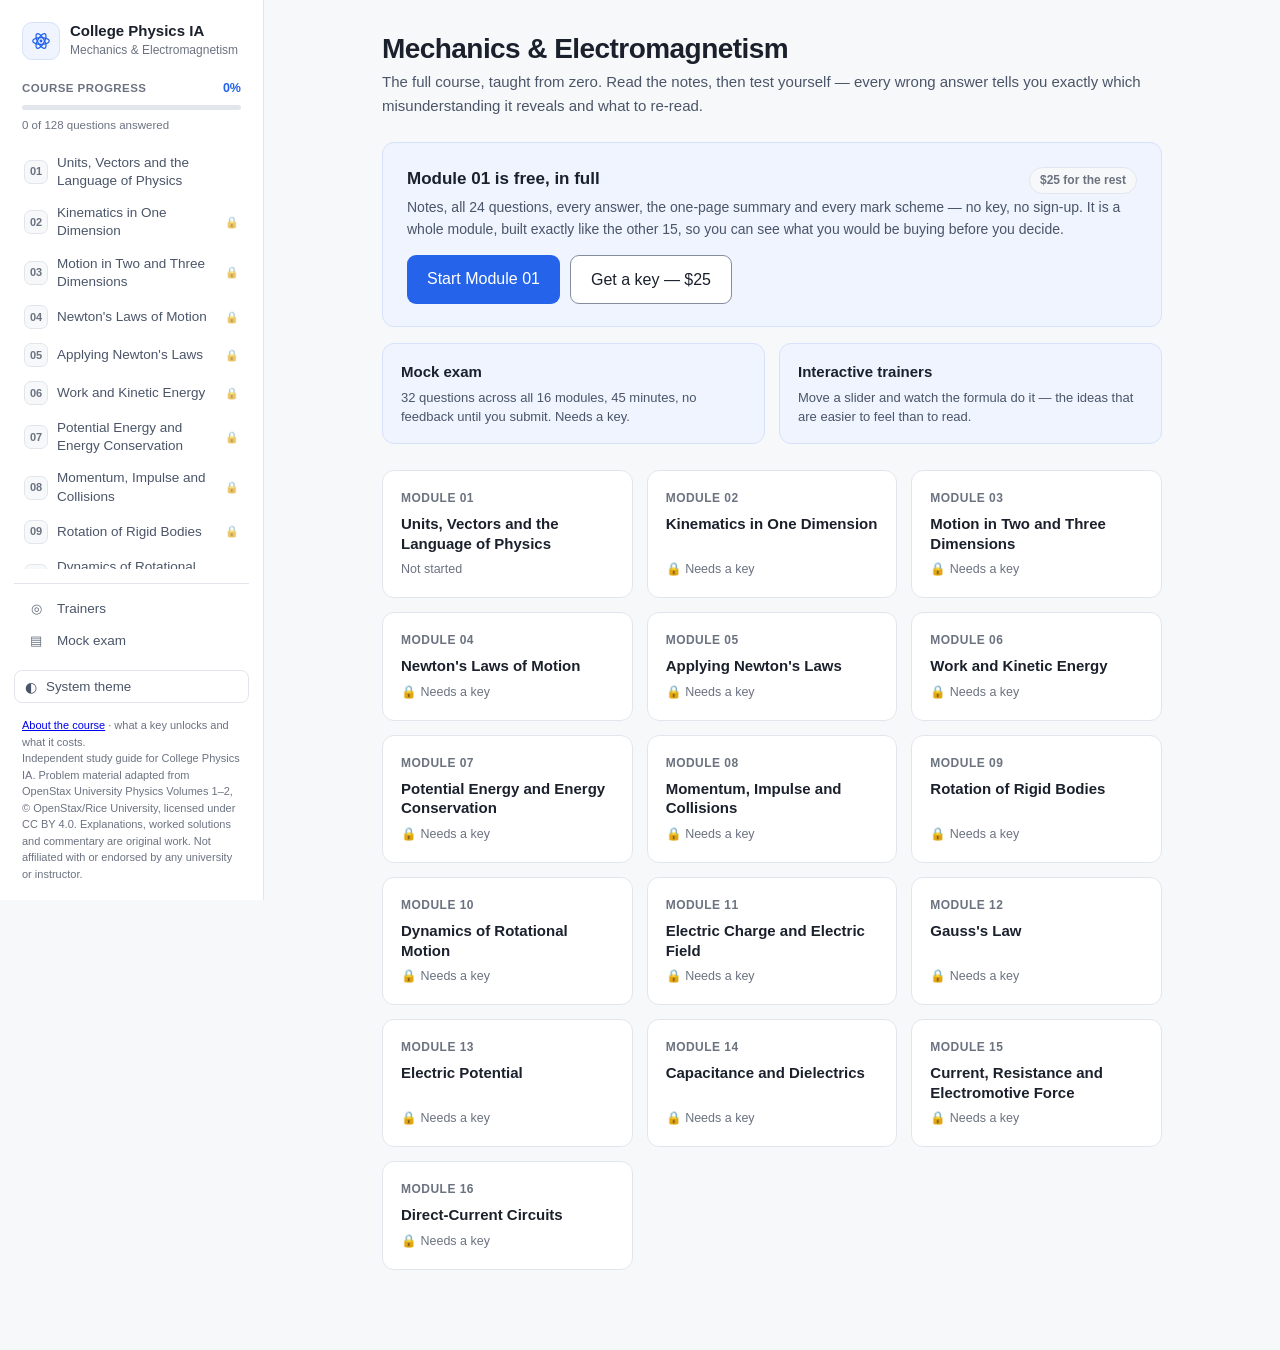
==== course.html @ da0e5d21 "Publish 2026-08-24: 6b8e064" ====
<!DOCTYPE html>
<html lang="en">
<head>
  <meta charset="UTF-8">
  <meta name="viewport" content="width=device-width, initial-scale=1.0">
  <title>College Physics IA — Interactive</title>
  <!-- ?v= is a cache buster. BUMP IT on every deploy, or returning students keep the
       old JS/CSS and newly published modules stay invisible to them. -->
  <link rel="stylesheet" href="styles.css?v=53">
  <!-- Bespoke mark, not the kit's generic emoji-via-config icon: Daniil found
       the raw ⚛️ glyph itself ugly, not just its missing container, so this is
       a hand-drawn atom (three orbits + a nucleus) instead. Colours are baked
       in because a favicon is a standalone document with no access to the
       page's stylesheet — same accent blue the sidebar mark uses, just fixed
       rather than living in a CSS variable. -->
  <link rel="icon" href="data:image/svg+xml,<svg xmlns='http://www.w3.org/2000/svg' viewBox='0 0 24 24'><rect width='24' height='24' rx='6' fill='%232563eb'/><ellipse cx='12' cy='12' rx='8' ry='3.2' fill='none' stroke='white' stroke-width='1.5'/><ellipse cx='12' cy='12' rx='8' ry='3.2' fill='none' stroke='white' stroke-width='1.5' transform='rotate(60 12 12)'/><ellipse cx='12' cy='12' rx='8' ry='3.2' fill='none' stroke='white' stroke-width='1.5' transform='rotate(-60 12 12)'/><circle cx='12' cy='12' r='1.6' fill='white'/></svg>">
</head>
<body>
  <button class="skip-link" id="skip-link">Skip to content</button>
  <!-- Mobile only (<900px). On desktop the sidebar is always visible and this bar
       is display:none, so the same nav markup serves both layouts. -->
  <header class="topbar">
    <button class="icon-btn" id="nav-toggle" aria-label="Open module list"
            aria-expanded="false" aria-controls="sidebar">
      <svg viewBox="0 0 24 24" aria-hidden="true"><path d="M3 6h18M3 12h18M3 18h18"/></svg>
    </button>
    <a class="topbar-title" id="topbar-title" href="#/"><!--gen:title-->College Physics IA<!--/gen--></a>
    <a class="topbar-ring" id="topbar-ring" href="#/" title="Course progress"><span></span></a>
  </header>
  <div class="scrim" id="scrim" hidden></div>
  <div class="layout">
    <aside class="sidebar" id="sidebar" aria-label="Modules">
      <a class="brand" href="#/">
        <span class="brand-icon" aria-hidden="true">
          <svg viewBox="0 0 24 24" focusable="false">
            <ellipse cx="12" cy="12" rx="9" ry="3.6"/>
            <ellipse cx="12" cy="12" rx="9" ry="3.6" transform="rotate(60 12 12)"/>
            <ellipse cx="12" cy="12" rx="9" ry="3.6" transform="rotate(-60 12 12)"/>
            <circle cx="12" cy="12" r="1.6"/>
          </svg>
        </span>
        <span>
          <strong><!--gen:title-->College Physics IA<!--/gen--></strong>
          <small><!--gen:subtitle-->Mechanics &amp; Electromagnetism<!--/gen--></small>
        </span>
      </a>
      <div id="course-progress" class="course-progress"></div>
      <nav id="module-nav"></nav>
      <!-- Course-wide destinations: the trainers, the mock exam, the mistakes pass.
           They belong here rather than only on the home screen because the sidebar
           is the one piece of markup present on every route — before this, a student
           reading Module 07 could reach the trainers only by going back to the top
           and hunting for a card. #module-nav is the flex child that scrolls, so
           this block stays on screen at every scroll position. Filled by
           renderToolNav(); a course whose shell lacks it simply gets no block. -->
      <nav id="tool-nav" class="tool-nav" aria-label="Course tools"></nav>
      <button class="theme-toggle" id="theme-toggle">
        <span class="theme-ico" id="theme-ico" aria-hidden="true">◐</span>
        <span id="theme-label">System theme</span>
      </button>
      <div class="sidebar-foot">
        <a href="index.html">About the course</a> · what a key unlocks and what it costs.<br>
        <!--gen:attribution-->Independent study guide for College Physics IA. Problem material adapted from OpenStax University Physics Volumes 1–2, © OpenStax/Rice University, licensed under CC BY 4.0. Explanations, worked solutions and commentary are original work. Not affiliated with or endorsed by any university or instructor.<!--/gen-->
      </div>
    </aside>
    <main class="main" id="main" tabindex="-1"></main>
  </div>
  <!-- Printing hides the sidebar, and the sidebar held the only attribution on the
       page — so every chapter a student printed carried none. CC BY asks for the
       credit to travel with the copy, and the printed copy is the one that gets
       passed around. Screen-hidden, print-only. -->
  <div class="print-credit">
    <!--gen:attribution-->Independent study guide for College Physics IA. Problem material adapted from OpenStax University Physics Volumes 1–2, © OpenStax/Rice University, licensed under CC BY 4.0. Explanations, worked solutions and commentary are original work. Not affiliated with or endorsed by any university or instructor.<!--/gen-->
  </div>
  <script src="md.js?v=53"></script>
  <script src="api.js?v=53"></script>
  <script src="sims.js?v=53"></script>
  <script src="app.js?v=53"></script>
</body>
</html>
---- styles.css ----
/* ---------- design tokens ----------
 * Every colour goes through a variable so the dark theme is a second token set
 * and nothing else. The three DARK blocks below must stay in sync: one for the
 * OS preference, one for the explicit toggle. */
:root {
  color-scheme: light;

  --bg: #f7f8fa;
  --panel: #ffffff;
  --ink: #1a202c;
  --ink-soft: #4a5568;
  /* was #8a94a3 — 3.0:1 on white, below the 4.5:1 WCAG AA floor for text */
  --ink-faint: #6b7280;
  --line: #e2e6ec;
  /* --line is a divider between blocks of text and may stay a hairline. The
     edge of a *control* — the key field, the answer box, a quiz option — is
     what tells a low-vision student where to type or click, and WCAG 1.4.11
     puts that at 3:1. --line measured 1.18:1 on --bg. Use --line-ui on
     anything the student operates, --line on anything that only separates. */
  --line-ui: #848d9c;

  --accent: #2563eb;
  --accent-soft: #eff4ff;
  --accent-line: #d6e2fb;
  --on-accent: #ffffff;

  --green: #16803c;
  --green-soft: #e8f7ee;
  --green-line: #bfe6cd;
  --red: #b42318;
  --red-soft: #fdecea;
  --red-line: #f2c8c3;
  --amber: #92600a;
  --amber-soft: #fdf3dd;
  --amber-line: #e8d3a2;

  --code-bg: #f1f3f7;
  --scrim: rgba(15, 23, 42, .45);
  --shadow-drawer: 0 0 40px rgba(15, 23, 42, .18);
  --shadow-card: 0 2px 12px rgba(37, 99, 235, .08);

  --radius: 12px;
  --sidebar-w: 264px;
  --topbar-h: 56px;

  /* Where the two sticky bands park. On desktop there is no top bar, so the tab
     bar sits at 0; on mobile everything shifts down by the top bar. Keeping the
     offsets in variables is what stops the quiz bar from drifting under the tab
     bar every time either band's padding changes. */
  --bar-top: 0px;
  --quiz-top: 62px;
}

@media (max-width: 899px) {
  :root {
    --bar-top: var(--topbar-h);
    --quiz-top: 122px;
  }
}

@media (prefers-color-scheme: dark) {
  :root:not([data-theme="light"]) {
    color-scheme: dark;

    --bg: #0f1419;
    --panel: #161b22;
    --ink: #e6edf3;
    --ink-soft: #b3bdc9;
    --ink-faint: #8b96a5;
    --line: #2a323d;
    --line-ui: #616d7c;

    --accent: #6ea8fe;
    --accent-soft: #172033;
    --accent-line: #2c4a7c;
    /* dark text on the light-blue button — white on #6ea8fe is only ~2.5:1 */
    --on-accent: #0b1220;

    --green: #57d98a;
    --green-soft: #11261a;
    --green-line: #1f5133;
    --red: #ff9c94;
    --red-soft: #2a1417;
    --red-line: #5c2a26;
    --amber: #f0b429;
    --amber-soft: #2a2110;
    --amber-line: #5a4413;

    --code-bg: #1c232c;
    --scrim: rgba(0, 0, 0, .6);
    --shadow-drawer: 0 0 40px rgba(0, 0, 0, .5);
    --shadow-card: 0 2px 12px rgba(110, 168, 254, .12);
  }
}

:root[data-theme="dark"] {
  color-scheme: dark;

  --bg: #0f1419;
  --panel: #161b22;
  --ink: #e6edf3;
  --ink-soft: #b3bdc9;
  --ink-faint: #8b96a5;
  --line: #2a323d;
  --line-ui: #616d7c;

  --accent: #6ea8fe;
  --accent-soft: #172033;
  --accent-line: #2c4a7c;
  --on-accent: #0b1220;

  --green: #57d98a;
  --green-soft: #11261a;
  --green-line: #1f5133;
  --red: #ff9c94;
  --red-soft: #2a1417;
  --red-line: #5c2a26;
  --amber: #f0b429;
  --amber-soft: #2a2110;
  --amber-line: #5a4413;

  --code-bg: #1c232c;
  --scrim: rgba(0, 0, 0, .6);
  --shadow-drawer: 0 0 40px rgba(0, 0, 0, .5);
  --shadow-card: 0 2px 12px rgba(110, 168, 254, .12);
}

* { box-sizing: border-box; }

/* Sixteen tab stops sit between the top of the page and the content on desktop
   (brand, twelve module links, theme toggle, two footer links). Off-screen
   until focused, first in the tab order. */
.skip-link {
  position: absolute;
  left: 8px;
  top: -60px;
  border: 0;
  font: inherit;
  font-size: 15px;
  cursor: pointer;
  z-index: 60;
  padding: 10px 16px;
  border-radius: 0 0 9px 9px;
  background: var(--accent);
  color: var(--on-accent);
  font-weight: 600;
  text-decoration: none;
  transition: top .12s;
}
.skip-link:focus { top: 0; }
/* The focus targets are containers, not controls: a ring around the whole
   screen is noise, and the point of focusing them is the announcement. */
#main:focus, #lp-main:focus, #feedback:focus { outline: none; }

/* Deep links from quiz feedback land on a heading — keep it clear of the
   sticky tab bar (and, on mobile, the top bar above it). */
html { scroll-padding-top: calc(var(--quiz-top) + 34px); }

html, body {
  margin: 0;
  padding: 0;
  background: var(--bg);
  color: var(--ink);
  font: 16px/1.6 -apple-system, BlinkMacSystemFont, "Segoe UI", Roboto, "Helvetica Neue", Arial, sans-serif;
  -webkit-font-smoothing: antialiased;
  /* Safari inflates body text in landscape unless told not to, which reflowed
     the notes to a different width in each orientation. */
  -webkit-text-size-adjust: 100%;
}

/* Touch devices get no :hover, so without this a tap on an option or a nav row
   gives no feedback at all until the screen re-renders — and Safari's default
   grey flash lands on the wrong box. */
body { -webkit-tap-highlight-color: transparent; }

.layout { display: flex; min-height: 100vh; }

/* ---------- mobile top bar (hidden ≥900px) ---------- */
.topbar {
  display: none;
  position: sticky;
  top: 0;
  z-index: 30;
  align-items: center;
  gap: 12px;
  height: 56px;
  padding: 0 12px;
  background: var(--panel);
  border-bottom: 1px solid var(--line);
}
.icon-btn {
  flex-shrink: 0;
  /* 44px is the smallest target a thumb hits reliably; 40 was measured on a
     375px viewport and missed the guideline by four pixels on every page. */
  width: 44px; height: 44px;
  display: grid;
  place-items: center;
  border: 1px solid var(--line-ui);
  border-radius: 10px;
  background: var(--panel);
  color: var(--ink-soft);
  cursor: pointer;
  padding: 0;
}
.icon-btn svg { width: 20px; height: 20px; fill: none; stroke: currentColor; stroke-width: 2; stroke-linecap: round; }
.topbar-title {
  flex: 1;
  min-width: 0;
  font-size: 14.5px;
  font-weight: 600;
  color: var(--ink);
  text-decoration: none;
  white-space: nowrap;
  overflow: hidden;
  text-overflow: ellipsis;
}
/* Course-progress ring. --p (0–100) is set from JS. */
.topbar-ring {
  flex-shrink: 0;
  position: relative;
  /* The ring itself stays 32px; the padding makes the tappable box 44px. */
  width: 32px; height: 32px;
  box-sizing: content-box;
  padding: 6px;
  border-radius: 50%;
  display: grid;
  place-items: center;
  background: conic-gradient(var(--accent) calc(var(--p, 0) * 1%), var(--line) 0);
}
/* A 32px ring is the right size to look at and the wrong size to hit. The
   pseudo-element widens the target to 44px without thickening the ring. */
.topbar-ring::after { content: ""; position: absolute; inset: -6px; border-radius: 50%; }
.topbar-ring span {
  width: 24px; height: 24px;
  border-radius: 50%;
  background: var(--panel);
  display: block;
}

.scrim {
  position: fixed;
  inset: 0;
  z-index: 35;
  background: var(--scrim);
}
.scrim[hidden] { display: none; }

/* ---------- sidebar ---------- */
.sidebar {
  width: var(--sidebar-w);
  flex-shrink: 0;
  background: var(--panel);
  border-right: 1px solid var(--line);
  padding: 18px 14px;
  display: flex;
  flex-direction: column;
  gap: 14px;
  position: sticky;
  top: 0;
  height: 100vh;
  overflow: hidden;
}

.brand {
  display: flex;
  gap: 10px;
  align-items: center;
  text-decoration: none;
  color: var(--ink);
  padding: 4px 8px;
}
/* A bare emoji floating next to the wordmark rendered however the visitor's OS
   feels like that day — a colourful rounded-square badge on Mac, a flat
   black-and-white glyph on Windows, something else again on Android. Giving it
   its own chip, in the app's own tokens, means the brand mark looks the same
   deliberate thing everywhere instead of gambling on a font neither this file
   nor the course config controls. Same visual language as .nav-item .num. */
.brand-icon {
  flex-shrink: 0;
  width: 38px;
  height: 38px;
  display: grid;
  place-items: center;
  border-radius: 10px;
  background: var(--accent-soft);
  border: 1px solid var(--accent-line);
  font-size: 19px;
  line-height: 1;
}
/* A course that carries its own vector mark instead of an emoji character puts
   it here as inline SVG. Sized and coloured through the app's own accent
   token so it repaints with the theme instead of shipping a colour baked into
   the markup. Selectors are element-type, not classes, on the assumption that
   a brand glyph is simple: strokes are the linework, a filled circle is a
   centre dot. A course with no SVG in .brand-icon (still a bare emoji) is
   untouched — these rules match nothing there. */
.brand-icon svg { width: 22px; height: 22px; overflow: visible; display: block; }
.brand-icon svg ellipse, .brand-icon svg path { fill: none; stroke: var(--accent); stroke-width: 1.4; }
.brand-icon svg circle { fill: var(--accent); }
.brand strong { display: block; font-size: 15px; line-height: 1.25; }
.brand small { display: block; color: var(--ink-faint); font-size: 12px; }

.course-progress { padding: 0 8px; }
.cp-head {
  display: flex;
  justify-content: space-between;
  align-items: baseline;
  font-size: 11.5px;
  font-weight: 600;
  letter-spacing: .04em;
  text-transform: uppercase;
  color: var(--ink-faint);
  margin-bottom: 7px;
}
.cp-head .cp-pct { color: var(--accent); font-size: 12.5px; letter-spacing: 0; }
.course-progress .progress-track { height: 5px; margin-bottom: 7px; }
.cp-sub { margin: 0; font-size: 11.5px; line-height: 1.45; color: var(--ink-faint); }

/* Only the module list scrolls, so the attribution stays pinned at the bottom
   instead of being clipped once the progress block is added above it. */
/* overscroll-behavior: flicking the module list to its end used to hand the
   scroll on to the page underneath the drawer. */
#module-nav {
  display: flex; flex-direction: column; gap: 2px;
  flex: 1; min-height: 0; overflow-y: auto; overscroll-behavior: contain;
}

.nav-item {
  display: flex;
  align-items: center;
  gap: 9px;
  padding: 6px 10px;
  border-radius: 8px;
  text-decoration: none;
  color: var(--ink-soft);
  font-size: 13.5px;
  line-height: 1.35;
}
.nav-item .num {
  flex-shrink: 0;
  width: 24px; height: 24px;
  border-radius: 7px;
  background: var(--bg);
  border: 1px solid var(--line);
  display: grid;
  place-items: center;
  font-size: 11px;
  font-weight: 600;
  color: var(--ink-faint);
}
.nav-item.active { background: var(--accent-soft); color: var(--accent); font-weight: 600; }
.nav-item.active .num { background: var(--accent); border-color: var(--accent); color: var(--on-accent); }
.nav-item.enabled:hover { background: var(--bg); }
.nav-item.locked { color: var(--ink-faint); cursor: default; }
.nav-item .nav-label { flex: 1; min-width: 0; }
.nav-item .nav-stat {
  flex-shrink: 0;
  font-size: 11.5px;
  font-weight: 600;
  color: var(--ink-faint);
  font-variant-numeric: tabular-nums;
}
.nav-item .nav-stat.done { color: var(--green); }
/* A module that needs a key. Not `.locked` — that means "not written yet" and
   dims the row to unclickable. These are clickable and lead to the summary and
   the offer, so the padlock marks them without hiding them. */
.nav-item .nav-lock { flex-shrink: 0; font-size: 11px; opacity: 0.65; }

/* Course-wide tools, pinned between the scrolling module list and the theme
   toggle. #module-nav is the flex child that grows, so these rows never scroll
   out of reach however long the module list gets. */
.tool-nav {
  display: flex;
  flex-direction: column;
  gap: 2px;
  padding-top: 10px;
  border-top: 1px solid var(--line);
}
.tool-link {
  display: flex;
  align-items: center;
  gap: 9px;
  padding: 6px 10px;
  border-radius: 8px;
  text-decoration: none;
  color: var(--ink-soft);
  font-size: 13.5px;
  line-height: 1.35;
}
.tool-link:hover { background: var(--bg); color: var(--ink); }
.tool-link.active { background: var(--accent-soft); color: var(--accent); font-weight: 600; }
.tool-link .tool-ico {
  flex-shrink: 0;
  width: 24px;
  text-align: center;
  font-size: 13px;
  opacity: .85;
}
.tool-link .tool-link-label { flex: 1; min-width: 0; }

/* The trainer belonging to the module on screen, offered beside its tabs. */
.trainer-row { display: flex; flex-wrap: wrap; gap: 8px; margin: 14px 0 0; }
.trainer-row:empty { display: none; }
.trainer-chip {
  display: inline-flex;
  align-items: center;
  gap: 7px;
  padding: 6px 12px;
  border: 1px solid var(--accent-line);
  background: var(--accent-soft);
  color: var(--accent);
  border-radius: 999px;
  font-size: 12.5px;
  font-weight: 600;
  line-height: 1.3;
  text-decoration: none;
}
.trainer-chip:hover { border-color: var(--accent); }

.theme-toggle {
  margin-top: auto;
  display: flex;
  align-items: center;
  gap: 9px;
  width: 100%;
  padding: 8px 10px;
  border: 1px solid var(--line);
  border-radius: 8px;
  background: var(--panel);
  color: var(--ink-soft);
  font: 500 12.5px/1.3 inherit;
  font-family: inherit;
  cursor: pointer;
  text-align: left;
}
.theme-toggle:hover { background: var(--bg); color: var(--ink); }
.theme-ico { font-size: 14px; line-height: 1; }

.sidebar-foot {
  font-size: 11px;
  color: var(--ink-faint);
  line-height: 1.5;
  padding: 0 8px;
}

/* ---------- main ---------- */
.main { flex: 1; min-width: 0; padding: 32px clamp(20px, 5vw, 64px) 80px; }
.page { max-width: 780px; margin: 0 auto; }
/* The Learn tab needs room for the contents column beside the article. */
.page.wide { max-width: 1080px; }

.crumbs { font-size: 13px; color: var(--ink-faint); margin-bottom: 6px; }
.crumbs a { color: var(--ink-faint); text-decoration: none; }
.crumbs a:hover { color: var(--accent); }

h1.page-title { font-size: 28px; line-height: 1.2; margin: 0 0 4px; letter-spacing: -0.02em; }
.page-sub { color: var(--ink-soft); margin: 0 0 24px; font-size: 15px; }

/* tabs — the band sticks to the top so students can switch Learn/Practice/Summary
   without scrolling back up a 9,000-word chapter. On mobile it parks under the
   56px top bar. The band needs its own background or content shows through. */
.tabbar {
  position: sticky;
  top: var(--bar-top);
  z-index: 15;
  background: var(--bg);
  padding: 10px 0 16px;
  margin-bottom: 12px;
}
.tabs {
  display: flex;
  gap: 4px;
  border: 1px solid var(--line);
  background: var(--panel);
  padding: 4px;
  border-radius: 10px;
  width: fit-content;
}
.tab {
  display: flex;
  align-items: center;
  gap: 7px;
  border: 0;
  background: transparent;
  padding: 7px 16px;
  border-radius: 7px;
  font-size: 14px;
  font-weight: 500;
  color: var(--ink-soft);
  cursor: pointer;
  font-family: inherit;
}
.ico {
  width: 16px;
  height: 16px;
  flex-shrink: 0;
  fill: none;
  stroke: currentColor;
  stroke-width: 1.8;
  stroke-linecap: round;
  stroke-linejoin: round;
}
.tab.active { background: var(--accent); color: var(--on-accent); }
.tab:not(.active):hover { background: var(--bg); }

/* cards */
.card {
  background: var(--panel);
  border: 1px solid var(--line);
  border-radius: var(--radius);
  padding: 22px 24px;
  margin-bottom: 16px;
}
.card h3 { margin: 0 0 4px; font-size: 17px; }
.card .muted { color: var(--ink-soft); font-size: 14px; margin: 0; }
.card-head { display: flex; align-items: baseline; justify-content: space-between; gap: 12px; }

/* small layout utilities — these replaced inline style="" in app.js */
.row-gap { margin-top: 14px; display: flex; gap: 10px; flex-wrap: wrap; }
.stack-top { margin-top: 16px; }

.pill {
  flex-shrink: 0;
  font-size: 12px;
  font-weight: 700;
  padding: 3px 10px;
  border-radius: 99px;
  background: var(--bg);
  border: 1px solid var(--line);
  color: var(--ink-faint);
  font-variant-numeric: tabular-nums;
}
.pill.done { background: var(--green-soft); border-color: var(--green-line); color: var(--green); }

/* "pick up where you left off" — the one thing a returning student wants */
.resume-card {
  display: flex;
  align-items: center;
  gap: 14px;
  background: var(--accent-soft);
  border: 1px solid var(--accent-line);
  border-radius: var(--radius);
  padding: 16px 20px;
  margin-bottom: 22px;
  text-decoration: none;
  color: var(--ink);
}
.resume-card:hover { border-color: var(--accent); }
.resume-card .r-icon { font-size: 22px; flex-shrink: 0; }
.resume-card .r-label {
  display: block;
  font-size: 11.5px;
  font-weight: 700;
  letter-spacing: .05em;
  text-transform: uppercase;
  color: var(--accent);
  margin-bottom: 2px;
}
.resume-card .r-what { font-weight: 600; font-size: 15px; line-height: 1.35; }
.resume-card .r-go { margin-left: auto; color: var(--accent); font-weight: 700; flex-shrink: 0; }

/* Course-wide tools (mock exam, mistakes pass). Deliberately not module cards:
   they sit above the twelve and must not read as a thirteenth chapter. */
.tool-grid {
  display: grid;
  grid-template-columns: repeat(auto-fit, minmax(260px, 1fr));
  gap: 14px;
  margin-bottom: 26px;
}
.tool-card {
  display: flex;
  flex-direction: column;
  gap: 5px;
  padding: 16px 18px;
  border: 1px solid var(--accent-line);
  border-radius: var(--radius);
  background: var(--accent-soft);
  text-decoration: none;
  color: var(--ink);
  transition: border-color .15s, box-shadow .15s;
}
.tool-card:hover { border-color: var(--accent); box-shadow: var(--shadow-card); }
.tool-card .tool-title { font-weight: 700; font-size: 15px; }
.tool-card .tool-sub { font-size: 13px; line-height: 1.45; color: var(--ink-soft); }

/* exam */
.exam-rules { margin: 12px 0 20px; padding-left: 20px; display: flex; flex-direction: column; gap: 8px; }
.exam-rules li { font-size: 14.5px; line-height: 1.5; color: var(--ink-soft); }
.exam-clock {
  margin-left: 14px;
  font-variant-numeric: tabular-nums;
  font-weight: 700;
  font-size: 14px;
  color: var(--ink-soft);
  padding: 2px 9px;
  border: 1px solid var(--line);
  border-radius: 7px;
}
.exam-clock.low { color: var(--red); border-color: var(--red-line); background: var(--red-soft); }
.card.notice { border-color: var(--amber-line); background: var(--amber-soft); font-weight: 500; }
.exam-row { text-decoration: none; color: inherit; }
.exam-row:hover .t-name { color: var(--accent); }
.exam-row .t-name { width: 210px; }
@media (max-width: 599px) {
  .exam-row { flex-wrap: wrap; }
  .exam-row .t-name { width: 100%; }
}
.empty-card h3 { margin-bottom: 6px; }
.empty-card .row-gap { margin-top: 16px; }

.module-grid { display: grid; grid-template-columns: repeat(auto-fill, minmax(230px, 1fr)); gap: 14px; }
.module-card {
  background: var(--panel);
  border: 1px solid var(--line);
  border-radius: var(--radius);
  padding: 18px;
  text-decoration: none;
  color: var(--ink);
  display: flex;
  flex-direction: column;
  gap: 6px;
  transition: border-color .15s, box-shadow .15s;
}
.module-card.enabled:hover { border-color: var(--accent); box-shadow: var(--shadow-card); }
/* Locked used to be opacity: .5, which took the title to 2.4:1. The padlock
   and the recessed panel say the same thing without dimming the text. */
.module-card.locked { background: var(--bg); border-color: var(--line-ui); cursor: default; }
.module-card .mod-num { font-size: 12px; font-weight: 600; color: var(--ink-faint); letter-spacing: .04em; }
.module-card .mod-title { font-weight: 600; font-size: 15px; line-height: 1.3; }
.module-card .mod-status { font-size: 12.5px; color: var(--ink-faint); margin-top: auto; }
.module-card .mod-status.done { color: var(--green); font-weight: 500; }
.module-card .mod-status.doing { color: var(--accent); font-weight: 500; }

/* buttons */
.btn {
  display: inline-block;
  border: 0;
  background: var(--accent);
  color: var(--on-accent);
  font: 600 14px/1 inherit;
  font-family: inherit;
  padding: 11px 20px;
  border-radius: 9px;
  cursor: pointer;
  text-decoration: none;
}
.btn:hover { filter: brightness(1.08); }
.btn.secondary {
  background: var(--panel);
  color: var(--ink);
  border: 1px solid var(--line-ui);
}
.btn.secondary:hover { background: var(--bg); filter: none; }
.btn:disabled { opacity: .5; cursor: default; }

/* ---------- quiz ---------- */
/* While a quiz is running the module heading is dead weight — the tab bar stays
   as the way out, everything else gives its height to the question. */
.page.quiz-mode .crumbs,
.page.quiz-mode .page-title,
.page.quiz-mode .module-sub { display: none; }
.page.quiz-mode .tabbar { padding-top: 14px; }

.quiz-bar {
  position: sticky;
  top: var(--quiz-top);
  z-index: 12;
  background: var(--bg);
  padding-bottom: 14px;
}

.quiz-top {
  display: flex;
  align-items: center;
  gap: 12px;
  margin-bottom: 10px;
  font-size: 13px;
  color: var(--ink-soft);
}
.quiz-top .q-count { margin-left: auto; font-variant-numeric: tabular-nums; }
.flag-btn {
  border: 1px solid var(--line-ui);
  background: var(--panel);
  color: var(--ink-faint);
  border-radius: 8px;
  width: 30px;
  height: 30px;
  font-size: 14px;
  line-height: 1;
  cursor: pointer;
  padding: 0;
}
.flag-btn:hover { color: var(--amber); border-color: var(--amber); }
.flag-btn.on { background: var(--amber-soft); border-color: var(--amber); color: var(--amber); }
.chip {
  display: inline-block;
  background: var(--accent-soft);
  color: var(--accent);
  font-size: 12px;
  font-weight: 600;
  padding: 3px 10px;
  border-radius: 99px;
}
.progress-track {
  height: 6px;
  background: var(--line);
  border-radius: 99px;
  overflow: hidden;
  margin-bottom: 24px;
}
.progress-fill { height: 100%; background: var(--accent); border-radius: 99px; transition: width .25s; }

.q-stem { font-size: 18px; font-weight: 600; line-height: 1.45; margin: 0 0 18px; }

.options { display: flex; flex-direction: column; gap: 10px; }
.option {
  text-align: left;
  background: var(--panel);
  border: 1.5px solid var(--line-ui);
  border-radius: 10px;
  padding: 13px 16px;
  font: 15px/1.45 inherit;
  font-family: inherit;
  color: var(--ink);
  cursor: pointer;
  display: flex;
  gap: 12px;
  align-items: baseline;
  transition: border-color .12s, background .12s;
}
.option:not(:disabled):hover { border-color: var(--accent); background: var(--accent-soft); }
.option .letter {
  flex-shrink: 0;
  font-weight: 700;
  font-size: 13px;
  color: var(--ink-faint);
  text-transform: uppercase;
}
/* Keyboard shortcut badge, shown on the pointer-less-friendly side of things.
   Hidden on touch, where there is no keyboard to hint at. */
.option .key-hint {
  margin-left: auto;
  flex-shrink: 0;
  font-size: 11px;
  font-weight: 600;
  color: var(--ink-faint);
  border: 1px solid var(--line);
  border-radius: 5px;
  padding: 1px 6px;
  align-self: center;
}
@media (hover: none) { .option .key-hint { display: none; } }
.option:disabled .key-hint { visibility: hidden; }

.option.correct { border-color: var(--green); background: var(--green-soft); }
.option.correct .letter { color: var(--green); }
.option.wrong { border-color: var(--red); background: var(--red-soft); }
.option.wrong .letter { color: var(--red); }
.option:disabled { cursor: default; }
/* Recede the options that were not picked — but with colour, not opacity.
   opacity: .55 composited the letter down to 2.15:1, so the student who most
   needs to re-read the wrong answers is the one who cannot. */
.option.dim:disabled { color: var(--ink-soft); background: var(--bg); border-color: var(--line); }
.option.dim:disabled .letter { color: var(--ink-faint); }

/* Exam conditions: the pick is shown, the verdict is not. Deliberately the
   accent colour and not green — green reads as "correct" at a glance. */
.option.picked { border-color: var(--accent); background: var(--accent-soft); }
.option.picked .letter { color: var(--accent); }
/* Not colour alone. In an exam there is no verdict text to fall back on, so the
   only signal that an option was chosen was a tint measured at 1.04:1 against
   the panel — invisible to a good many people and to every printed copy. */
.option.picked .key-hint::before { content: "✓ "; font-weight: 700; color: var(--accent); }

.feedback {
  margin-top: 18px;
  border-radius: 10px;
  padding: 16px 18px;
  font-size: 14.5px;
  animation: fadein .2s;
}
@keyframes fadein { from { opacity: 0; transform: translateY(4px); } to { opacity: 1; } }
.feedback.good { background: var(--green-soft); border: 1px solid var(--green-line); }
.feedback.bad { background: var(--red-soft); border: 1px solid var(--red-line); }
.feedback .verdict { font-weight: 700; margin: 0 0 6px; }
.feedback.good .verdict { color: var(--green); }
.feedback.bad .verdict { color: var(--red); }
.feedback p { margin: 6px 0; }
.feedback .diag { font-weight: 500; }
.review-link {
  display: inline-block;
  margin-top: 8px;
  font-size: 13.5px;
  font-weight: 600;
  color: var(--accent);
  text-decoration: none;
}
.quiz-nav { margin-top: 22px; display: flex; gap: 10px; }

/* results */
.score-hero { text-align: center; padding: 10px 0 4px; }
.score-hero .big { font-size: 52px; font-weight: 700; letter-spacing: -0.03em; }
.score-hero .of { font-size: 20px; color: var(--ink-faint); font-weight: 500; }
.score-hero p { color: var(--ink-soft); margin: 4px 0 0; }

.topic-label { margin-bottom: 6px; }
.topic-row { display: flex; align-items: center; gap: 12px; margin: 10px 0; font-size: 14px; }
.topic-row .t-name { width: 150px; flex-shrink: 0; color: var(--ink-soft); }
.topic-row .t-track { display: block; flex: 1; height: 8px; background: var(--line); border-radius: 99px; overflow: hidden; }
.topic-row .t-fill { display: block; height: 100%; border-radius: 99px; }
.topic-row .t-pct { width: 52px; text-align: right; font-variant-numeric: tabular-nums; color: var(--ink-soft); font-size: 13px; }

/* results: the sections behind the missed questions */
.weak-list { margin-top: 12px; display: flex; flex-direction: column; gap: 8px; }
.weak-row {
  display: flex;
  align-items: baseline;
  gap: 12px;
  padding: 11px 14px;
  border: 1px solid var(--line);
  border-radius: 9px;
  text-decoration: none;
  color: var(--ink);
  font-size: 14px;
}
.weak-row:hover { border-color: var(--accent); background: var(--accent-soft); }
.weak-row .weak-sec { font-weight: 600; }
.weak-row .weak-n { color: var(--ink-faint); font-size: 13px; }
.weak-row .weak-go { margin-left: auto; color: var(--accent); font-weight: 700; }

/* ---------- written answers ---------- */
.written-card {
  border: 1px solid var(--line);
  border-radius: 10px;
  margin-bottom: 8px;
  background: var(--panel);
  overflow: hidden;
}
.written-card.open { border-color: var(--accent); }
.written-card .w-head {
  display: flex;
  gap: 10px;
  align-items: baseline;
  width: 100%;
  text-align: left;
  padding: 13px 16px;
  background: none;
  border: 0;
  font: inherit;
  font-family: inherit;
  color: var(--ink);
  cursor: pointer;
}
.written-card .w-head:hover { background: var(--bg); }
.written-card .w-id { font-weight: 700; color: var(--accent); font-size: 14px; flex-shrink: 0; }
.written-card .w-prompt {
  font-weight: 600;
  font-size: 14.5px;
  line-height: 1.45;
  flex: 1;
  min-width: 0;
}
/* Collapsed rows show one line; opening reveals the whole prompt. */
.written-card:not(.open) .w-prompt {
  display: -webkit-box;
  -webkit-line-clamp: 1;
  -webkit-box-orient: vertical;
  overflow: hidden;
}
.written-card .w-state { flex-shrink: 0; font-size: 11.5px; font-weight: 700; color: var(--ink-faint); }
.written-card.checked .w-state { color: var(--green); }
.written-card .w-caret { flex-shrink: 0; color: var(--ink-faint); transition: transform .18s; }
.written-card.open .w-caret { transform: rotate(180deg); }
.written-card .w-body { padding: 0 16px 16px; }
.model-text { margin-top: 12px; }
.written-card textarea {
  width: 100%;
  min-height: 96px;
  border: 1.5px solid var(--line-ui);
  border-radius: 9px;
  padding: 12px 14px;
  font: 14.5px/1.55 inherit;
  font-family: inherit;
  color: var(--ink);
  resize: vertical;
  background: var(--bg);
}
.written-card textarea:focus { outline: none; border-color: var(--accent); background: var(--panel); }
.model-box {
  margin-top: 14px;
  background: var(--accent-soft);
  border: 1px solid var(--accent-line);
  border-radius: 10px;
  padding: 14px 18px;
  font-size: 14.5px;
}
.model-box .m-label { font-weight: 700; font-size: 12px; letter-spacing: .05em; text-transform: uppercase; color: var(--accent); margin-bottom: 6px; }
.marks-list { margin-top: 12px; display: flex; flex-direction: column; gap: 8px; }
.marks-list label {
  display: flex;
  gap: 10px;
  align-items: flex-start;
  font-size: 14px;
  background: var(--panel);
  border: 1px solid var(--line);
  border-radius: 8px;
  padding: 9px 12px;
  cursor: pointer;
}
.marks-list input { margin-top: 3px; accent-color: var(--green); }
.self-score { margin-top: 10px; font-size: 13.5px; font-weight: 600; color: var(--ink-soft); }
.part-block { margin-top: 16px; padding-top: 16px; border-top: 1px dashed var(--line); }
.part-block .p-prompt { font-weight: 600; font-size: 14.5px; margin-bottom: 8px; }

/* ---------- notes: contents + reading progress ---------- */
.read-progress {
  height: 2px;
  background: transparent;
  border-radius: 99px;
  margin-top: 10px;
  overflow: hidden;
}
.read-progress span {
  display: block;
  height: 100%;
  width: 0;
  background: var(--accent);
  border-radius: 99px;
}

.learn-layout {
  display: grid;
  grid-template-columns: minmax(0, 1fr) 232px;
  gap: 28px;
  align-items: start;
}

.toc { position: sticky; top: 96px; }
.toc-toggle { display: none; }
.toc-list {
  display: flex;
  flex-direction: column;
  gap: 1px;
  max-height: calc(100vh - 130px);
  overflow-y: auto;
  border-left: 1px solid var(--line);
  padding-left: 4px;
}
.toc-list a {
  display: block;
  padding: 5px 10px;
  border-radius: 6px;
  font-size: 12.5px;
  line-height: 1.35;
  color: var(--ink-faint);
  text-decoration: none;
  border-left: 2px solid transparent;
  margin-left: -5px;
}
.toc-list a:hover { color: var(--ink); background: var(--panel); }
.toc-list a.active {
  color: var(--accent);
  font-weight: 600;
  border-left-color: var(--accent);
}

.resume-section {
  display: flex;
  align-items: baseline;
  gap: 10px;
  width: 100%;
  text-align: left;
  background: var(--accent-soft);
  border: 1px solid var(--accent-line);
  border-radius: 10px;
  padding: 11px 16px;
  margin-bottom: 14px;
  font: 14px/1.4 inherit;
  font-family: inherit;
  color: var(--ink);
  cursor: pointer;
}
.resume-section .r-label {
  font-size: 11px;
  font-weight: 700;
  letter-spacing: .05em;
  text-transform: uppercase;
  color: var(--accent);
  flex-shrink: 0;
}

/* ---------- locked state & sign-in ---------- */
.lock-card { text-align: center; }
.lock-card .lock-icon { font-size: 30px; line-height: 1; margin-bottom: 8px; }
.lock-card h3 { font-size: 18px; }
.lock-card .muted { max-width: 46ch; margin: 0 auto; }
.lock-card .lock-what { margin-top: 10px; font-size: 13.5px; }
.lock-card .row-gap { justify-content: center; }

/* What a locked module shows in place of its content: a description of the
   chapter. Deliberately not styled like `.md` — it must not read as the start of
   the notes, because it is a card about them. */
.teaser-about { margin-top: 16px; }
.teaser-blurb {
  margin-top: 10px;
  font-size: 15.5px;
  line-height: 1.65;
  color: var(--ink-soft);
  max-width: 62ch;
}
.topic-list {
  list-style: none;
  margin: 16px 0 0;
  padding: 0;
  display: flex;
  flex-wrap: wrap;
  gap: 8px;
}
.topic-list li {
  background: var(--bg);
  border: 1px solid var(--line);
  border-radius: 99px;
  padding: 5px 12px;
  font-size: 13px;
  color: var(--ink-soft);
}
.teaser-stats {
  margin-top: 16px;
  padding-top: 14px;
  border-top: 1px solid var(--line);
  font-size: 13.5px;
  line-height: 1.6;
}

/* The one card on the home page that sells. Tinted like the lock card's accent
   so the two read as the same conversation, but left-aligned and quiet — it sits
   above a course the visitor is trying to read, not in the way of it. */
.offer-card { background: var(--accent-soft); border-color: var(--accent-line); }

.login-card { display: flex; flex-direction: column; gap: 14px; max-width: 420px; }
.field { display: flex; flex-direction: column; gap: 6px; }
.field span { font-size: 13px; font-weight: 600; color: var(--ink-soft); }
.field input {
  border: 1.5px solid var(--line-ui);
  border-radius: 9px;
  padding: 11px 14px;
  font: 15px/1.4 inherit;
  font-family: inherit;
  color: var(--ink);
  background: var(--bg);
}
.field input:focus { outline: none; border-color: var(--accent); background: var(--panel); }
.login-msg { margin: 0; font-size: 13.5px; min-height: 1.2em; color: var(--ink-soft); }
.login-msg.bad { color: var(--red); font-weight: 600; }
.login-msg.good { color: var(--green); font-weight: 600; }
.login-foot { margin-top: 18px; font-size: 13px; max-width: 46ch; }

/* Key recovery: present, but folded away — most people never need it. */
.lost-key { margin-top: 16px; }
.lost-key summary { cursor: pointer; font-weight: 600; font-size: 14px; }
.lost-key p { margin: 10px 0; max-width: 58ch; font-size: 13.5px; }
.lost-key input {
  flex: 1 1 220px;
  border: 1.5px solid var(--line-ui);
  border-radius: 9px;
  padding: 9px 12px;
  font: 14px/1.4 inherit;
  color: var(--ink);
  background: var(--bg);
}
.lost-key input:focus { outline: none; border-color: var(--accent); background: var(--panel); }

/* An access key is a fixed-width string; reading it back to check a typo is
   much easier when the glyphs line up. */
#login-key { font-family: ui-monospace, SFMono-Regular, Menlo, monospace; letter-spacing: 0.04em; }

/* The two house rules — device limit and watermark — stated on the way in. */
.login-terms {
  margin: 16px 0 0;
  padding-left: 18px;
  font-size: 13px;
  max-width: 58ch;
  line-height: 1.55;
}
.login-terms li + li { margin-top: 6px; }

/* "Licensed to …" under every explanation and model answer. Quiet enough to
   ignore while studying, present enough to notice before pasting it somewhere. */
.licensed-note {
  margin: 12px 0 0;
  font-size: 11.5px;
  letter-spacing: 0.02em;
  color: var(--ink-faint);
}

/* ---------- loading skeleton ---------- */
.skeleton {
  background: var(--panel);
  border: 1px solid var(--line);
  border-radius: var(--radius);
  padding: 36px clamp(20px, 4vw, 48px);
  display: flex;
  flex-direction: column;
  gap: 14px;
}
.sk-line {
  display: block;
  height: 13px;
  border-radius: 99px;
  background: linear-gradient(90deg, var(--line), var(--bg), var(--line));
  background-size: 300% 100%;
  animation: sk 1.4s ease-in-out infinite;
}
.sk-line.short { width: 55%; }
@keyframes sk { 0% { background-position: 100% 0; } 100% { background-position: -100% 0; } }

/* ---------- markdown content ---------- */
.md { background: var(--panel); border: 1px solid var(--line); border-radius: var(--radius); padding: 36px clamp(20px, 4vw, 48px); }
.md h1 { font-size: 26px; letter-spacing: -0.02em; line-height: 1.25; margin: 0 0 8px; }
.md h2 { font-size: 20px; letter-spacing: -0.01em; margin: 36px 0 12px; padding-top: 20px; border-top: 1px solid var(--line); }
.md h2:first-child { margin-top: 0; padding-top: 0; border-top: 0; }
.md h3 { font-size: 16.5px; margin: 24px 0 8px; }
.md p { margin: 10px 0; font-size: 15.5px; }
.md li { font-size: 15.5px; margin: 4px 0; }
.md blockquote {
  margin: 18px 0;
  padding: 12px 18px;
  background: var(--amber-soft);
  border-left: 3px solid var(--amber);
  border-radius: 0 8px 8px 0;
  font-size: 15px;
}
.md blockquote p { margin: 4px 0; }
/* display:block + overflow-x is what lets a six-column table scroll sideways
   inside the article on a phone instead of widening the whole page. */
.md table,
.model-box table {
  border-collapse: collapse;
  width: 100%;
  max-width: 100%;
  margin: 16px 0;
  font-size: 14.5px;
  display: block;
  overflow-x: auto;
  overscroll-behavior-x: contain;
  -webkit-overflow-scrolling: touch;
}
.md th, .md td { border: 1px solid var(--line); padding: 8px 12px; text-align: left; vertical-align: top; }
/* Model answers are rendered with MD.render into .model-box, which is not
   .md — so the notes' table and code-fence rules never reached them. A
   Punnett square came out with no grid lines at all, and a fenced block
   471px wide sat in a 233px box with no way to scroll it: the student
   marking their own work could not read the end of the line. */
.model-box th, .model-box td { border: 1px solid var(--line); padding: 8px 12px; text-align: left; vertical-align: top; }
.md th,
.model-box th { background: var(--bg); font-weight: 600; }
.md code,
.model-box code { background: var(--bg); border: 1px solid var(--line); border-radius: 5px; padding: 1px 6px; font-size: 13.5px; font-family: ui-monospace, "SF Mono", Menlo, monospace; }
.md pre,
.model-box pre { background: var(--code-bg); border: 1px solid var(--line); border-radius: 9px; padding: 14px 18px; overflow-x: auto; }
.md pre code,
.model-box pre code { background: none; border: 0; padding: 0; font-size: 13.5px; line-height: 1.55; }
.md hr { border: 0; border-top: 1px solid var(--line); margin: 28px 0; }
.md a { color: var(--accent); }
.md em { color: var(--ink-soft); }

.flash { animation: flash-bg 1.6s ease-out; }
@keyframes flash-bg { 0% { background: var(--accent-soft); } 100% { background: transparent; } }

/* ---------- mobile: the sidebar becomes an off-canvas drawer ----------
   It used to reflow into a wrapping list of all 12 modules ABOVE the content,
   which meant ~600px of scrolling to reach the page title on every navigation.
   Same .nav-item markup, different container. `visibility` (not just transform)
   is what keeps the closed drawer out of the tab order. */
@media (max-width: 899px) {
  .topbar { display: flex; }

  .sidebar {
    position: fixed;
    top: 0;
    left: 0;
    z-index: 40;
    width: min(84vw, 320px);
    height: 100dvh;
    padding: max(18px, env(safe-area-inset-top)) 14px
             max(18px, env(safe-area-inset-bottom))
             max(14px, env(safe-area-inset-left));
    box-shadow: var(--shadow-drawer);
    visibility: hidden;
    transform: translateX(-100%);
    transition: transform .22s ease, visibility .22s;
  }
  body.nav-open .sidebar { visibility: visible; transform: none; }
  body.nav-open { overflow: hidden; }

  /* env() keeps the text clear of the notch in landscape and of the home
     indicator at the bottom. */
  .main {
    padding: 8px max(16px, env(safe-area-inset-right)) calc(72px + env(safe-area-inset-bottom))
                 max(16px, env(safe-area-inset-left));
  }
  .topbar {
    padding-left: max(12px, env(safe-area-inset-left));
    padding-right: max(12px, env(safe-area-inset-right));
  }
  h1.page-title { font-size: 24px; }
  /* The top bar already names the module; the crumb trail and the standing
     "learn → practise → review" line are pure duplication on a phone. */
  .crumbs, .module-sub { display: none; }
  /* A card at 24px a side spends 14% of a 375px screen on padding. */
  .card { padding: 18px; }

  /* Contents collapses into a disclosure above the article instead of a column. */
  /* min-width:0 or the article refuses to shrink below its content width and
     the card runs off the right edge. align-items is the other half of it: the
     grid's `start` carries into the flex box, where it sizes the article to its
     max-content width — one wide table in the notes and the whole page scrolled
     sideways with the paragraphs cut off at the right edge. */
  .learn-layout { display: flex; flex-direction: column-reverse; gap: 0; align-items: stretch; }
  .learn-layout > * { min-width: 0; }
  .toc { position: static; margin-bottom: 14px; }
  .toc-toggle {
    display: flex;
    align-items: center;
    justify-content: space-between;
    gap: 10px;
    width: 100%;
    background: var(--panel);
    border: 1px solid var(--line);
    border-radius: 10px;
    padding: 12px 16px;
    font: 600 14px/1.3 inherit;
    font-family: inherit;
    color: var(--ink);
    cursor: pointer;
  }
  .toc-caret { color: var(--ink-faint); transition: transform .18s; }
  .toc.open .toc-caret { transform: rotate(180deg); }
  .toc-list {
    display: none;
    margin-top: 8px;
    max-height: 50vh;
    border-left: 0;
    border: 1px solid var(--line);
    border-radius: 10px;
    background: var(--panel);
    padding: 6px;
  }
  .toc.open .toc-list { display: flex; }
  .toc-list a { font-size: 14px; padding: 9px 12px; margin-left: 0; border-left: 0; }
  .toc-list a.active { background: var(--accent-soft); }

  /* On one line the prompt gets ~200px between the id and the status chip and
     wraps into a ribbon. Give it its own row instead. */
  .written-card .w-head { flex-wrap: wrap; align-items: center; }
  .written-card .w-state { margin-left: auto; }
  .written-card .w-prompt { order: 3; flex: 1 0 100%; margin-top: 6px; }
  .written-card:not(.open) .w-prompt { -webkit-line-clamp: 2; }
  .md { padding: 24px 16px; border-radius: 10px; }
  .resume-card { padding: 14px 16px; }
  .module-grid { grid-template-columns: 1fr; }

  /* ---- tap targets ----
     Everything below was sized for a mouse: 31px tabs, 36px nav rows, 30px
     flag. A fingertip is about 9mm, which is why the guidance is 44px. */
  /* Full width on a phone so each tab is a thumb-sized third; capped so the same
     rule does not stretch three tabs across a tablet. */
  .tabs { width: 100%; max-width: 440px; }
  .tab { flex: 1; justify-content: center; padding: 8px 6px; min-height: 44px; }
  /* Taller tabs buy their height back out of the band's padding, so the sticky
     chrome above the question does not grow. --quiz-top tracks the total. */
  .tabbar { padding: 8px 0 10px; }
  .page-title + .tabbar { padding-top: 10px; }
  .page.quiz-mode .tabbar { padding-top: 6px; padding-bottom: 8px; }
  /* Two sticky bands plus the question stem is most of a phone screen. The
     progress track does not need 24px of air under it. */
  .quiz-bar { padding-bottom: 10px; }
  .quiz-bar .progress-track { margin-bottom: 8px; }
  .quiz-top { margin-bottom: 8px; }
  .nav-item { padding: 10px; }
  .btn { padding: 13px 20px; min-height: 44px; line-height: 18px; }
  /* These three stayed at 40px after the phone pass — close enough to look
     right, and measurably under the 9mm fingertip the rest of this block is
     sized for. The ring above already solves it the tidy way: grow the hit area
     with a pseudo-element, leave the drawn control alone. */
  .flag-btn { width: 40px; height: 40px; position: relative; }
  .flag-btn::after { content: ""; position: absolute; inset: -2px; }
  .icon-btn { position: relative; }
  .icon-btn::after { content: ""; position: absolute; inset: -2px; }
  .theme-toggle { padding: 11px 10px; min-height: 44px; }
  .toc-list a { padding: 11px 12px; }
  .lost-key summary { padding: 10px 0; }

  /* ---- text fields ----
     Anything under 16px makes iOS Safari zoom the page in on focus and never
     zoom back out, which left students typing a written answer inside a
     magnified layout they had to pinch their way out of. */
  .written-card textarea,
  .field input,
  .lost-key input { font-size: 16px; }

  /* ---- the quiz's way forward ----
     The explanation under a wrong answer runs several hundred pixels; "Next
     question" sat below all of it, so every question ended with a scroll past
     text already read. Pinned to the bottom of the card, it is under the thumb
     the moment feedback appears. */
  .page.quiz-mode .quiz-nav {
    position: sticky;
    bottom: 0;
    margin: 22px -18px -18px;
    padding: 12px 18px calc(12px + env(safe-area-inset-bottom));
    background: var(--panel);
    border-top: 1px solid var(--line);
    border-radius: 0 0 10px 10px;
  }
  .page.quiz-mode .quiz-nav:empty { display: none; }
  /* The exam puts three buttons in this bar. Split across a third of a phone
     they each wrap to two lines, so the one that moves the paper forward gets a
     row of its own and Previous/Submit share the one below. */
  .page.quiz-mode .quiz-nav { flex-wrap: wrap; }
  .page.quiz-mode .quiz-nav .btn { flex: 1; text-align: center; white-space: nowrap; }
  .page.quiz-mode .quiz-nav #next-q { flex: 1 0 100%; order: -1; }

  /* Name over bar instead of beside it — at 150px of a 307px row the track was
     down to 80px and read as a decoration rather than a score. */
  .topic-row { flex-wrap: wrap; }
  .topic-row .t-name { width: 100%; }

  /* Touch has no hover, so this is the only press feedback there is. */
  .option:not(:disabled):active,
  .btn:active,
  .module-card.enabled:active,
  .nav-item.enabled:active,
  .tool-card:active,
  .resume-card:active { filter: brightness(.94); }
}

/* Desktop keeps the sidebar permanently visible; nothing to open or close. */
@media (min-width: 900px) {
  .scrim { display: none; }
}

@media (prefers-reduced-motion: reduce) {
  * { animation-duration: .01ms !important; transition-duration: .01ms !important; }
}

/* ---------- focus ----------
   Nothing had a visible focus ring, so keyboard users were navigating blind. */
:focus-visible {
  outline: 2px solid var(--accent);
  outline-offset: 2px;
  border-radius: 6px;
}
.option:focus-visible, .btn:focus-visible, .w-head:focus-visible { outline-offset: 3px; }

/* ---------- print ----------
   The Summary tab is the revision sheet students print the night before. */
/* Only ever seen on paper: the attribution that the sidebar carries on screen. */
.print-credit { display: none; }

@media print {
  /* Paper is a third theme, and it had no token block. `html, body` below was
     reset to black on white, but every other colour still came from whichever
     theme the student was reading in — so printing from dark mode put
     --ink-soft at 1.90:1, the ✓/✗ verdict at 1.80:1 and the ⚠️ slide-error rule
     at 1.86:1 on white paper. Those are the exact things a printed revision copy
     is for. Force the light palette regardless of what the screen was showing. */
  :root, :root[data-theme="dark"] {
    --bg: #ffffff;
    --panel: #ffffff;
    --ink: #000000;
    --ink-soft: #333333;
    --ink-faint: #555555;
    --line: #999999;
    --line-ui: #666666;
    --accent: #1a4fbf;
    --accent-soft: #ffffff;
    --accent-line: #999999;
    --on-accent: #ffffff;
    --green: #12662f;
    --green-soft: #ffffff;
    --green-line: #12662f;
    --red: #8f1b12;
    --red-soft: #ffffff;
    --red-line: #8f1b12;
    --amber: #6b4405;
    --amber-soft: #ffffff;
    --amber-line: #6b4405;
    --code-bg: #f2f2f2;
  }
  .topbar, .sidebar, .scrim, .tabbar, .crumbs, .toc, .resume-section,
  .quiz-nav, .btn, .theme-toggle, .tool-grid,
  /* Screen furniture with nothing to say on paper: the sticky quiz band, the
     flag control and the progress bars, which print as empty rectangles. */
  .quiz-bar, .flag-btn, .progress-track, .read-progress { display: none !important; }
  .print-credit {
    display: block;
    margin-top: 2em;
    padding-top: 0.75em;
    border-top: 1px solid #999;
    font-size: 9pt;
    color: #333;
  }
  html, body { background: #fff; color: #000; }
  .main { padding: 0; }
  .page, .page.wide { max-width: none; }
  .md {
    border: 0;
    padding: 0;
    background: none;
  }
  .md h2 { break-after: avoid; page-break-after: avoid; }
  .md table, .md blockquote, .card { break-inside: avoid; page-break-inside: avoid; }
  a[href^="#"] { text-decoration: none; color: inherit; }
}


/* ---------- interactive trainers ----------------------------------------
   The canvas is sized by CSS and repainted by a ResizeObserver, so the aspect
   ratio here is the only place the scene's shape is decided. 4:3 on a phone,
   wider on a desktop: a projectile needs horizontal room, and a 375px column
   that is also 375px tall wastes half the screen on sky. */
.sim-card { background: var(--panel); border: 1px solid var(--line); border-radius: var(--radius); padding: 18px; }
.sim-title { margin: 0 0 6px; font-size: 17px; }
.sim-intro { margin: 0 0 14px; color: var(--ink-soft); font-size: 14.5px; line-height: 1.55; }
.sim-stage { background: var(--bg); border: 1px solid var(--line); border-radius: 10px; overflow: hidden; }
.sim-canvas { display: block; width: 100%; height: 260px; touch-action: pan-y; }
@media (min-width: 700px) { .sim-canvas { height: 340px; } }

.sim-controls { display: grid; gap: 10px; margin: 14px 0 4px; }
/* label and value on one row, the track underneath: the value used to render
   below the slider, so the number a student is setting was the furthest thing
   on screen from the control setting it. */
.sim-ctl { display: grid; grid-template-columns: 1fr auto; align-items: center; gap: 2px 10px; font-size: 14px; }
.sim-ctl-label { color: var(--ink-soft); }
.sim-ctl output { font-variant-numeric: tabular-nums; color: var(--ink); font-weight: 600; }
/* Full-width track, and a thumb big enough to hit with a thumb: the default
   16px target is below the 44px guideline every other control on the site meets. */
.sim-ctl input[type="range"] { grid-column: 1 / -1; width: 100%; height: 44px; accent-color: var(--accent); }

.sim-readouts { display: grid; grid-template-columns: repeat(auto-fit, minmax(120px, 1fr)); gap: 8px; margin: 12px 0 0; }
.sim-ro { background: var(--bg); border: 1px solid var(--line); border-radius: 8px; padding: 8px 10px; }
.sim-ro dt { font-size: 11.5px; color: var(--ink-faint); margin: 0; }
.sim-ro dd { margin: 2px 0 0; font-size: 15px; font-weight: 600; font-variant-numeric: tabular-nums; }

.sim-watch { margin: 16px 0 0; padding-left: 18px; color: var(--ink-soft); font-size: 14px; line-height: 1.6; }
.sim-watch li { margin-bottom: 6px; }

.sim-challenges { margin-top: 16px; display: grid; gap: 10px; }
.sim-challenge { display: flex; gap: 10px; background: var(--bg); border: 1px solid var(--line);
                 border-radius: 10px; padding: 12px 14px; }
.sim-challenge.done { border-color: var(--green); background: var(--green-soft); }
.sim-chal-mark { font-weight: 700; color: var(--ink-faint); }
.sim-challenge.done .sim-chal-mark { color: var(--green); }
.sim-chal-prompt { margin: 0; font-size: 14.5px; }
.sim-chal-explain { margin: 8px 0 0; font-size: 14px; color: var(--ink-soft); line-height: 1.55; }
.sim-review { margin: 14px 0 0; font-size: 13.5px; color: var(--ink-faint); }

.sim-group + .sim-group { margin-top: 12px; }
.sim-list { list-style: none; margin: 10px 0 0; padding: 0; }
.sim-list li { display: flex; align-items: center; gap: 8px; padding: 10px 0;
               border-top: 1px solid var(--line); font-size: 15px; }
.sim-list li:first-child { border-top: 0; }
.sim-list a { min-height: 44px; display: flex; align-items: center; }
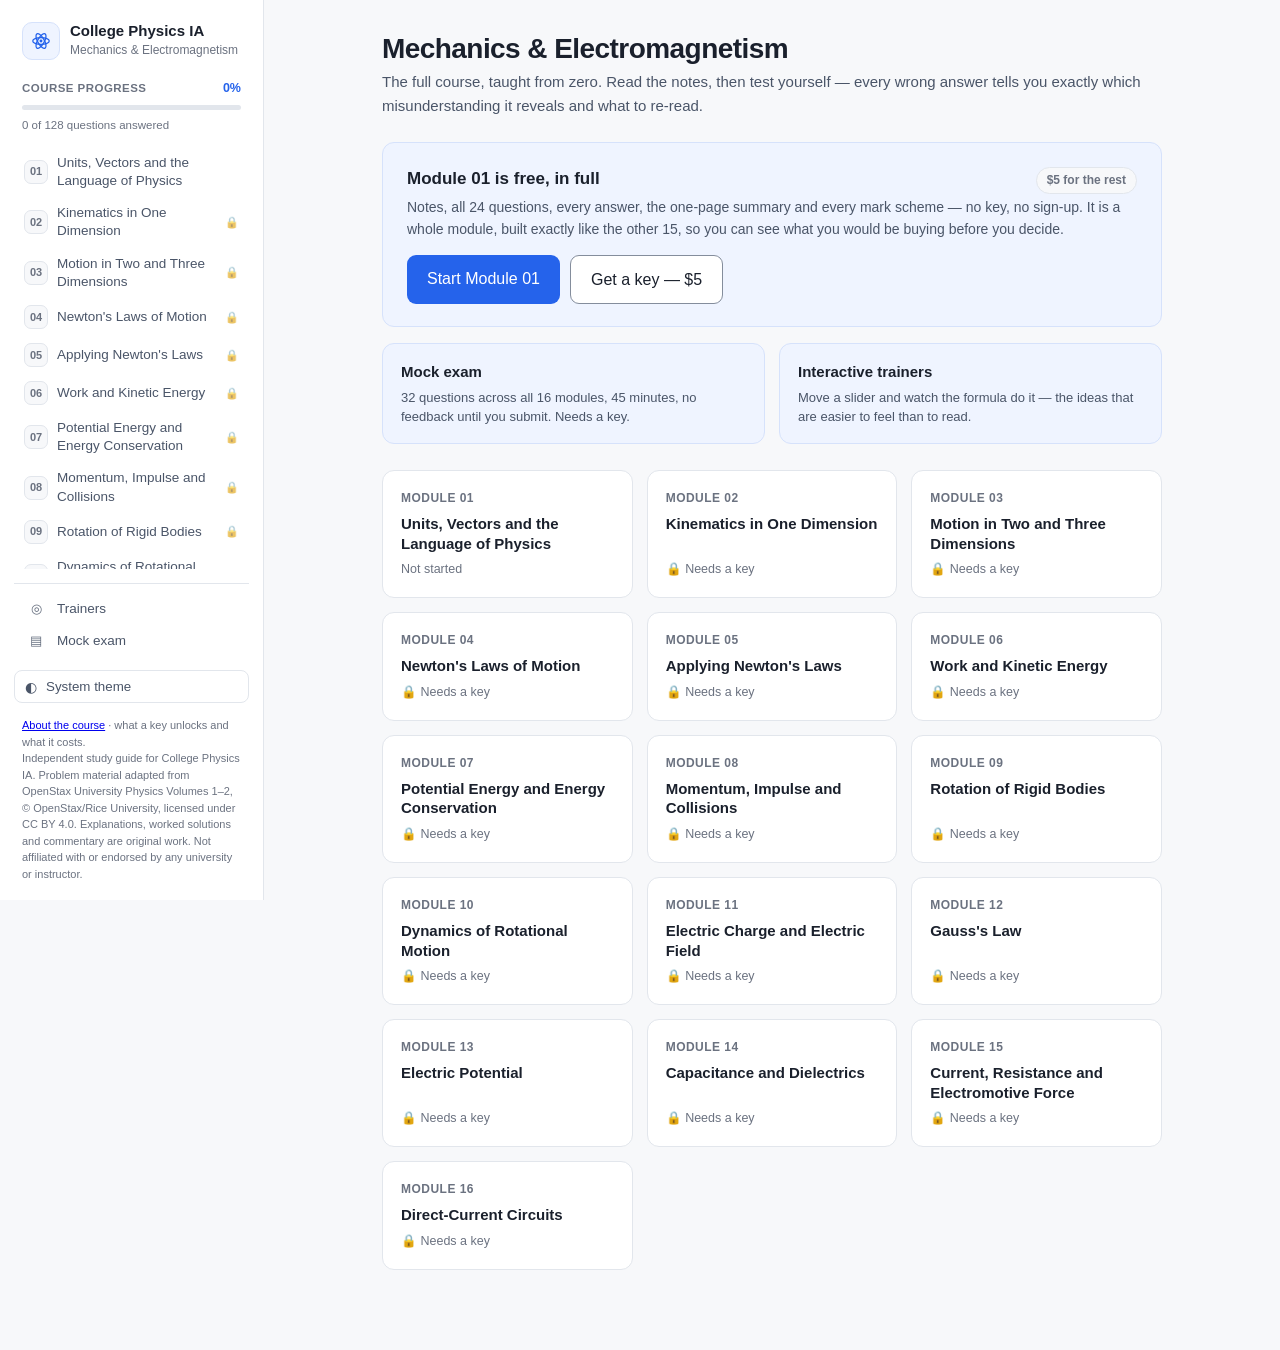
==== commit b32dab29: "Publish 2026-10-12: b890a24" ====
--- a/course.html
+++ b/course.html
@@ -4,9 +4,23 @@
   <meta charset="UTF-8">
   <meta name="viewport" content="width=device-width, initial-scale=1.0">
   <title>College Physics IA — Interactive</title>
+  <!-- The link-preview card. Generated: see apply-config.py. -->
+  <!--gen:og--><meta property="og:type" content="website">
+    <meta property="og:site_name" content="College Physics IA">
+    <meta property="og:title" content="College Physics IA — mechanics and electromagnetism, worked out">
+    <meta property="og:description" content="Notes and exam-style problems for College Physics IA: mechanics and electromagnetism, taught from zero. Module 01 is free in full. Every problem is worked line by line with the marking points, and every wrong answer names the misunderstanding it reveals.">
+    <meta property="og:url" content="https://danypak1.github.io/phys1a/">
+    <meta property="og:image" content="https://danypak1.github.io/phys1a/og.png">
+    <meta property="og:image:width" content="1200">
+    <meta property="og:image:height" content="630">
+    <meta property="og:image:alt" content="College Physics IA — Mechanics &amp; Electromagnetism">
+    <meta name="twitter:card" content="summary_large_image">
+    <meta name="twitter:title" content="College Physics IA — mechanics and electromagnetism, worked out">
+    <meta name="twitter:description" content="Notes and exam-style problems for College Physics IA: mechanics and electromagnetism, taught from zero. Module 01 is free in full. Every problem is worked line by line with the marking points, and every wrong answer names the misunderstanding it reveals.">
+    <meta name="twitter:image" content="https://danypak1.github.io/phys1a/og.png"><!--/gen-->
   <!-- ?v= is a cache buster. BUMP IT on every deploy, or returning students keep the
        old JS/CSS and newly published modules stay invisible to them. -->
-  <link rel="stylesheet" href="styles.css?v=53">
+  <link rel="stylesheet" href="styles.css?v=61">
   <!-- Bespoke mark, not the kit's generic emoji-via-config icon: Daniil found
        the raw ⚛️ glyph itself ugly, not just its missing container, so this is
        a hand-drawn atom (three orbits + a nucleus) instead. Colours are baked
@@ -72,9 +86,9 @@
   <div class="print-credit">
     <!--gen:attribution-->Independent study guide for College Physics IA. Problem material adapted from OpenStax University Physics Volumes 1–2, © OpenStax/Rice University, licensed under CC BY 4.0. Explanations, worked solutions and commentary are original work. Not affiliated with or endorsed by any university or instructor.<!--/gen-->
   </div>
-  <script src="md.js?v=53"></script>
-  <script src="api.js?v=53"></script>
-  <script src="sims.js?v=53"></script>
-  <script src="app.js?v=53"></script>
+  <script src="md.js?v=61"></script>
+  <script src="api.js?v=61"></script>
+  <script src="sims.js?v=61"></script>
+  <script src="app.js?v=61"></script>
 </body>
 </html>
